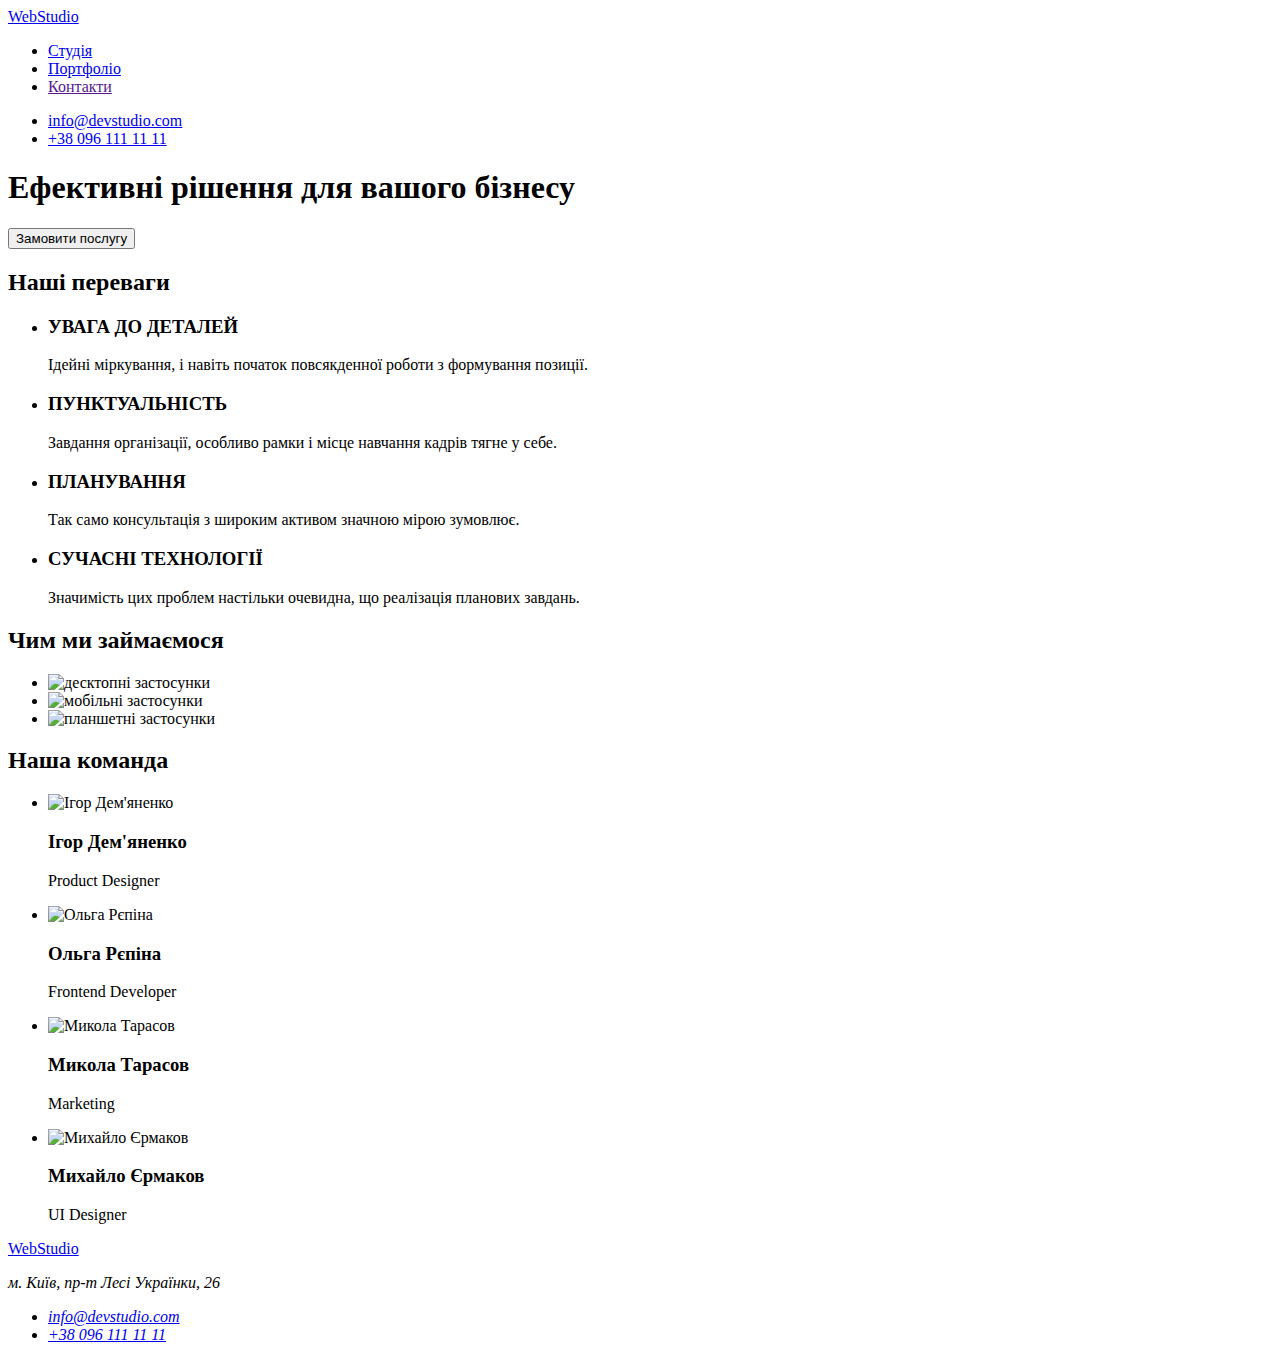
==== index.html @ a1b95e7a "add site pages" ====
<!DOCTYPE html>
<html lang="uk">

<head>
  <meta charset="UTF-8">
  <meta http-equiv="X-UA-Compatible" content="IE=edge">
  <meta name="viewport" content="width=device-width, initial-scale=1.0">

  <link href="https://fonts.googleapis.com/css2?family=Raleway:wght@700&family=Roboto:wght@400;500;700;900&display=swap"
    rel="stylesheet">
  <link rel="stylesheet" href="./css/styles.css">

  <title>Студія</title>
</head>

<body>
  <!-- Шапка сайта -->
  <header class="header">
    <nav>
      <a href="./index.html" class="logo">
        <span>Web</span>Studio
      </a>

      <ul class="site-nav list">
        <li>
          <a class="link current" href="./index.html">Студія</a>
        </li>
        <li>
          <a class="link" href="./portfolio.html">Портфоліо</a>
        </li>
        <li>
          <a class="link" href="">Контакти</a>
        </li>
      </ul>
    </nav>

    <ul class="contacts list">
      <li>
        <a class="link" href="mailto:info@devstudio.com">info@devstudio.com</a>
      </li>
      <li>
        <a class="link" href="tel:+380961111111">+38 096 111 11 11</a>
      </li>
    </ul>
  </header>
  <!-- Унікальний контент сторінки -->
  <main class="main">
    <!-- Герой -->
    <section class="hero">
      <h1 class="hero-title">Ефективні рішення для вашого бізнесу</h1>
      <button class="hero-btn" type="button">Замовити послугу</button>
    </section>
    <!-- Наші переваги -->
    <section class="section feature">
      <h2 class="section-title">Наші переваги</h2>
      <ul class="feature-list">
        <li>
          <h3 class="title">УВАГА ДО ДЕТАЛЕЙ</h3>
          <p class="text">Ідейні міркування, і навіть початок повсякденної роботи з формування позиції.
          </p>
        </li>
        <li>
          <h3 class="title">ПУНКТУАЛЬНІСТЬ</h3>
          <p class="text">Завдання організації, особливо рамки і місце навчання кадрів тягне у себе.</p>
        </li>
        <li>
          <h3 class="title">ПЛАНУВАННЯ</h3>
          <p class="text">Так само консультація з широким активом значною мірою зумовлює.</p>
        </li>
        <li>
          <h3 class="title">СУЧАСНІ ТЕХНОЛОГІЇ</h3>
          <p class="text">Значимість цих проблем настільки очевидна, що реалізація планових завдань.</p>
        </li>
      </ul>
    </section>
    <!-- Чим ми займаємось -->
    <section class="section">
      <h2 class="section-title">Чим ми займаємося</h2>
      <ul class="work-list">
        <li>
          <img src="./images/desktop.webp" alt="десктопні застосунки" width="370">
        </li>
        <li>
          <img src="./images/mobile.webp" alt="мобільні застосунки" width="370">
        </li>
        <li>
          <img src="./images/tablet.webp" alt="планшетні застосунки" width="370">
        </li>
      </ul>
    </section>
    <!-- Наша команда -->
    <section class=" section stuff">
      <h2 class="section-title">Наша команда</h2>
      <ul class="stuff-list">
        <li>
          <img src="./images/Igor.jpg" alt="Ігор Дем'яненко" width="270">
          <h3 class="title">Ігор Дем'яненко</h3>
          <p class="text" lang="en">Product Designer</p>
        </li>
        <li>
          <img src="./images/Olga.jpg" alt="Ольга Рєпіна" width="270">
          <h3 class="title">Ольга Рєпіна</h3>
          <p class="text" lang="en">Frontend Developer</p>
        </li>
        <li>
          <img src="./images/Mykola.jpg" alt="Микола Тарасов" width="270">
          <h3 class="title">Микола Тарасов</h3>
          <p class="text" lang="en">Marketing</p>
        </li>
        <li>
          <img src="./images/Myhailo.jpg" alt="Михайло Єрмаков" width="270">
          <h3 class="title">Михайло Єрмаков</h3>
          <p class="text" lang="en">UI Designer</p>
        </li>
      </ul>
    </section>
  </main>
  <!-- Підвал сайта -->
  <footer class="footer">
    <a href="./index.html" class="logo">
      <span>Web</span>Studio
    </a>
    <address>
      <p class="footer-text">м. Київ, пр-т Лесі Українки, 26</p>
      <ul class="contacts list">
        <li>
          <a class="link" href="mailto:info@devstudio.com">info@devstudio.com</a>
        </li>
        <li>
          <a class="link" href="tel:+380961111111">+38 096 111 11 11</a>
        </li>
      </ul>
    </address>
  </footer>

</body>

</html>
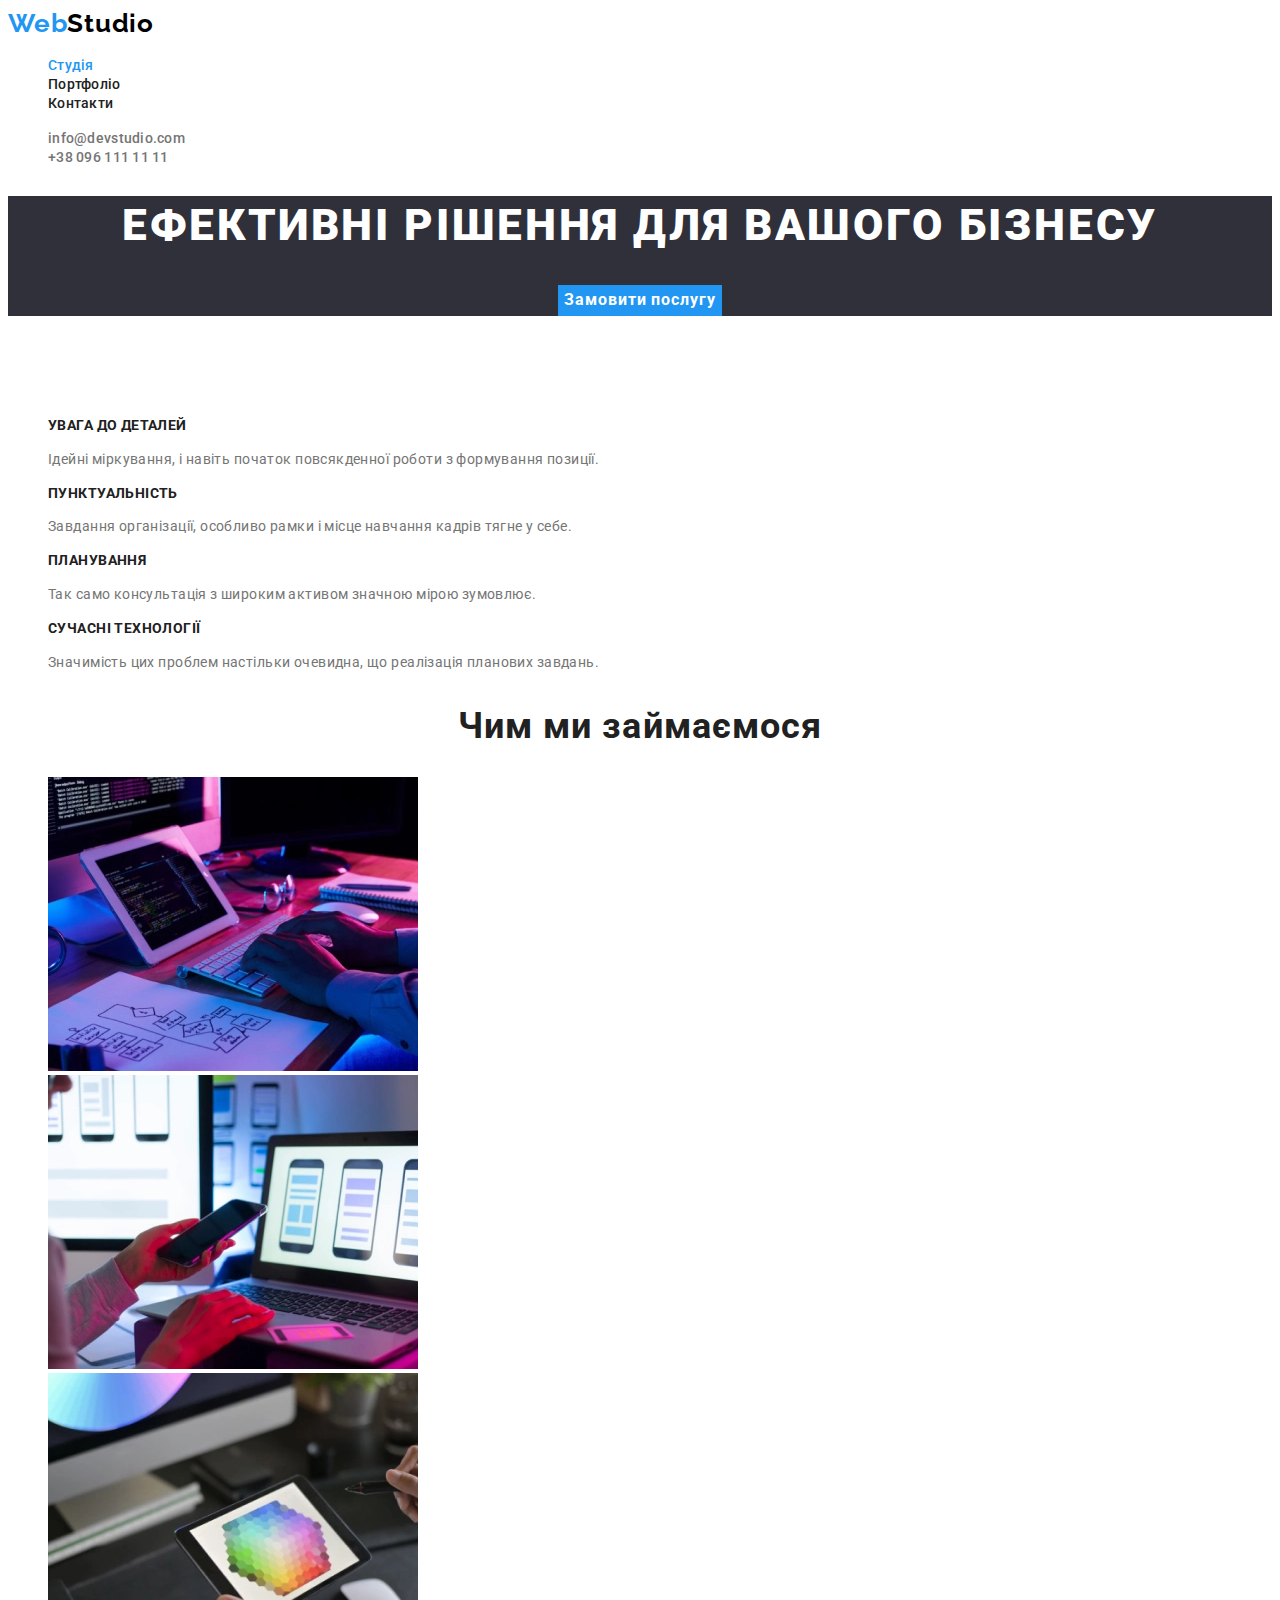
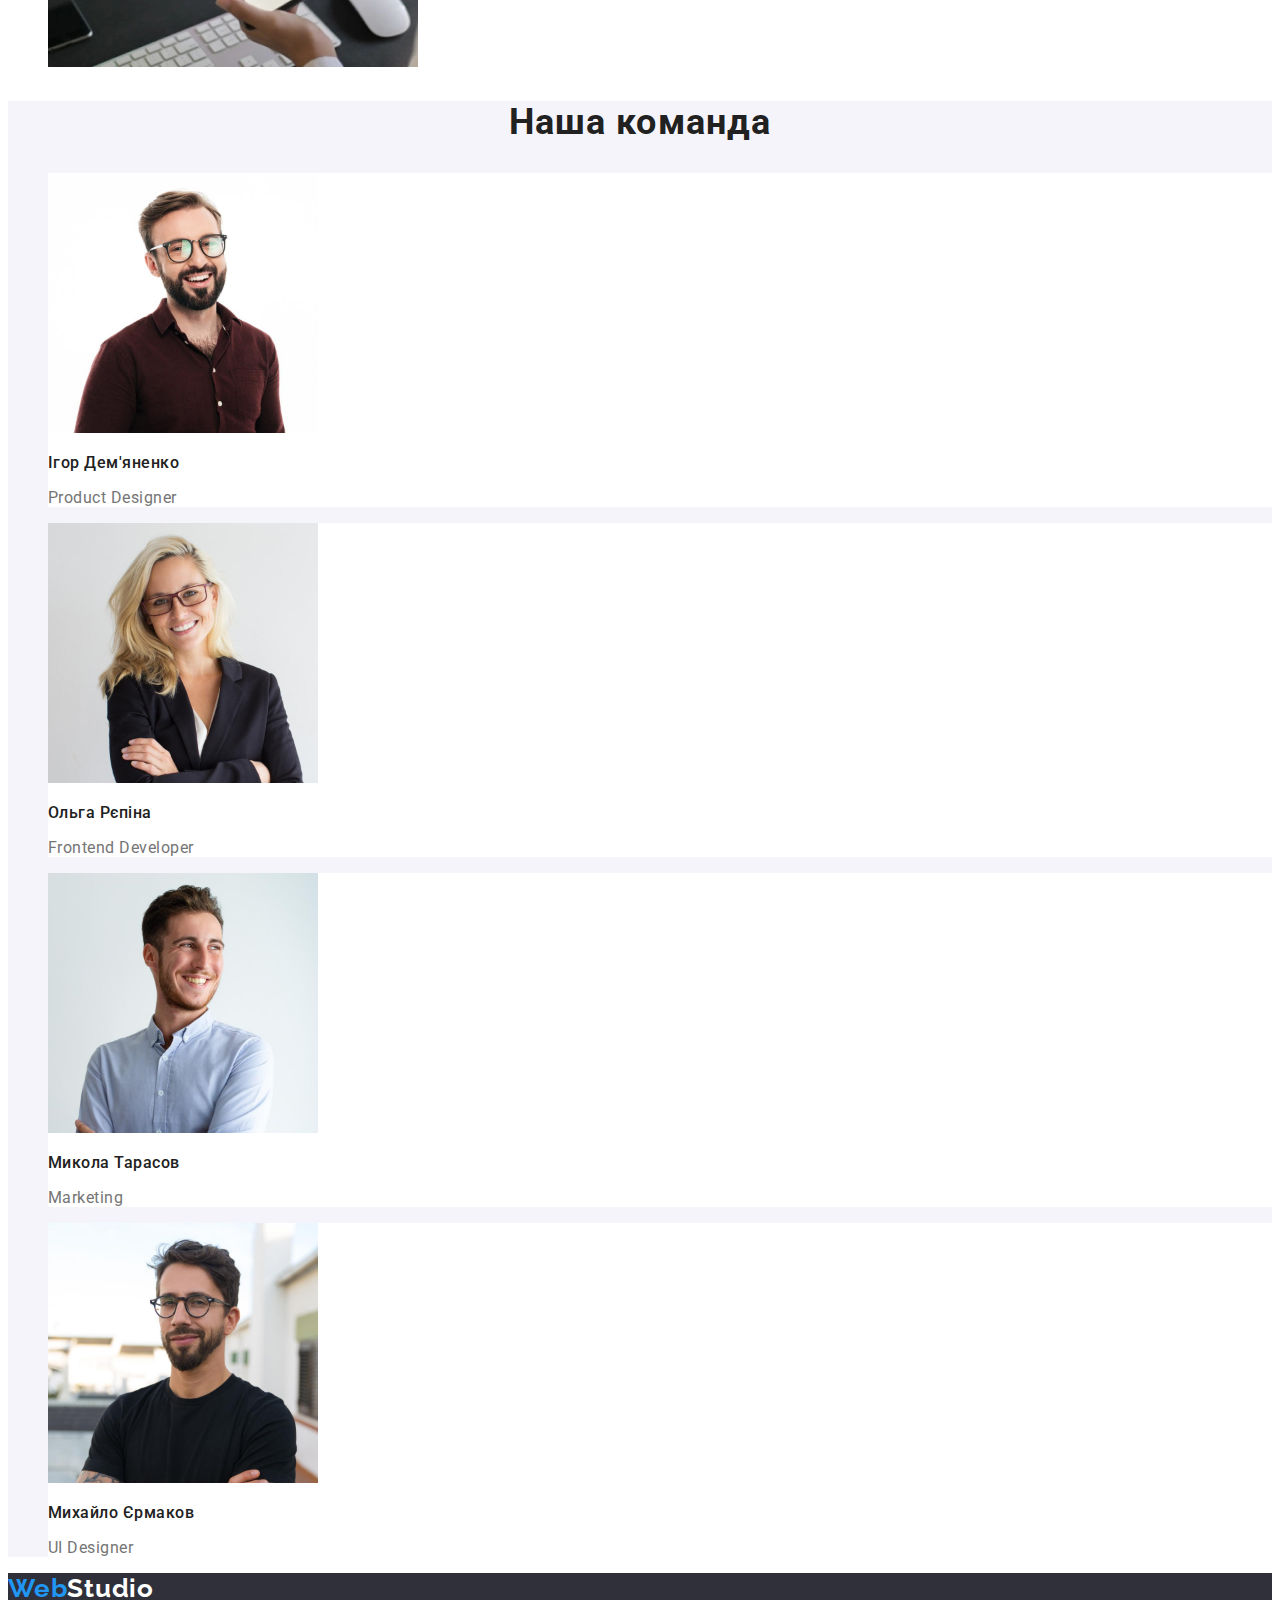
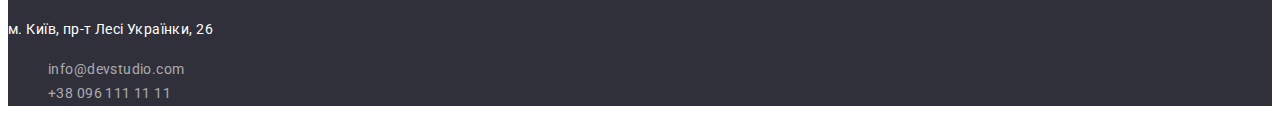
==== commit 0162075a: "fixed code" ====
--- a/index.html
+++ b/index.html
@@ -6,6 +6,7 @@
   <meta http-equiv="X-UA-Compatible" content="IE=edge">
   <meta name="viewport" content="width=device-width, initial-scale=1.0">
 
+  <link rel="preconnect" href="https://fonts.gstatic.com>">
   <link href="https://fonts.googleapis.com/css2?family=Raleway:wght@700&family=Roboto:wght@400;500;700;900&display=swap"
     rel="stylesheet">
   <link rel="stylesheet" href="./css/styles.css">
@@ -18,7 +19,7 @@
   <header class="header">
     <nav>
       <a href="./index.html" class="logo">
-        <span>Web</span>Studio
+        <span class="logo-blue">Web</span>Studio
       </a>
 
       <ul class="site-nav list">
@@ -77,13 +78,13 @@
     <section class="section">
       <h2 class="section-title">Чим ми займаємося</h2>
       <ul class="work-list">
-        <li>
+        <li class="work-item">
           <img src="./images/desktop.webp" alt="десктопні застосунки" width="370">
         </li>
-        <li>
+        <li class="work-item">
           <img src="./images/mobile.webp" alt="мобільні застосунки" width="370">
         </li>
-        <li>
+        <li class="work-item">
           <img src="./images/tablet.webp" alt="планшетні застосунки" width="370">
         </li>
       </ul>
@@ -92,22 +93,22 @@
     <section class=" section stuff">
       <h2 class="section-title">Наша команда</h2>
       <ul class="stuff-list">
-        <li>
+        <li class="stuff-item">
           <img src="./images/Igor.jpg" alt="Ігор Дем'яненко" width="270">
           <h3 class="title">Ігор Дем'яненко</h3>
           <p class="text" lang="en">Product Designer</p>
         </li>
-        <li>
+        <li class="stuff-item">
           <img src="./images/Olga.jpg" alt="Ольга Рєпіна" width="270">
           <h3 class="title">Ольга Рєпіна</h3>
           <p class="text" lang="en">Frontend Developer</p>
         </li>
-        <li>
+        <li class="stuff-item">
           <img src="./images/Mykola.jpg" alt="Микола Тарасов" width="270">
           <h3 class="title">Микола Тарасов</h3>
           <p class="text" lang="en">Marketing</p>
         </li>
-        <li>
+        <li class="stuff-item">
           <img src="./images/Myhailo.jpg" alt="Михайло Єрмаков" width="270">
           <h3 class="title">Михайло Єрмаков</h3>
           <p class="text" lang="en">UI Designer</p>
@@ -118,7 +119,7 @@
   <!-- Підвал сайта -->
   <footer class="footer">
     <a href="./index.html" class="logo">
-      <span>Web</span>Studio
+      <span class="logo-blue">Web</span>Studio
     </a>
     <address>
       <p class="footer-text">м. Київ, пр-т Лесі Українки, 26</p>
--- a/css/styles.css
+++ b/css/styles.css
@@ -0,0 +1,221 @@
+:root {
+  --primary-text-color: #757575;
+  --secondary-text-color: #ffffff;
+  --title-text-color: #212121;
+  --accent-color: #2196F3;
+  --primary-bg-color: #ffffff;
+  --secondary-bg-color: #2F303A;
+  --text-font-bold: 700;
+}
+
+body {
+  background-color: var(--primary-bg-color);
+  color: var(--primary-text-color);
+  font-family: 'Roboto', sans-serif;
+}
+
+ul {
+  list-style: none;
+}
+
+/* Хедер сторінки */
+
+.logo {
+  font-family: 'Raleway';
+  text-decoration: none;
+  font-weight: var(--text-font-bold);
+  font-size: 26px;
+  line-height: 1.2;
+  color: #000000;
+  letter-spacing: 0.03em;
+  list-style: none;
+}
+
+.logo-blue {
+  color: var(--accent-color);
+}
+
+.link {
+  font-weight: 500;
+  font-size: 14px;
+  line-height: 0.07;
+  letter-spacing: 0.02em;
+  text-decoration: none;
+  color: var(--title-text-color);
+}
+
+.contacts .link {
+  color: var(--primary-text-color);
+}
+
+.link:hover,
+.link:focus {
+  color: var(--accent-color);
+}
+
+.site-nav .link.current {
+  color: var(--accent-color);
+}
+
+/* Контент головної сторінки */
+
+/* секція Герой */
+
+.hero {
+  background-color: var(--secondary-bg-color);
+  text-align: center;
+}
+
+.hero-title {
+  font-weight: 900;
+  font-size: 44px;
+  line-height: 1.36;
+  letter-spacing: 0.06em;
+  text-transform: uppercase;
+  color: var(--secondary-text-color);
+}
+
+.hero-btn {
+  background-color: var(--accent-color);
+  color: var(--secondary-text-color);
+  border-style: none;
+  font-weight: var(--text-font-bold);
+  font-size: 16px;
+  line-height: 1.8;
+  letter-spacing: 0.06em;
+  font-family: inherit;
+  cursor: pointer;
+}
+
+/* Стиль заголовків секції */
+
+.section-title {
+  font-weight: var(--text-font-bold);
+  font-size: 36px;
+  line-height: 1.17;
+  letter-spacing: 0.03em;
+  text-align: center;
+  color: var(--title-text-color);
+}
+
+/* секція Наші переваги */
+
+.feature .section-title {
+  visibility: hidden;
+}
+
+.feature-list .title {
+  font-weight: var(--text-font-bold);
+  font-size: 14px;
+  line-height: 1.14;
+  letter-spacing: 0.03em;
+  text-transform: uppercase;
+  color: var(--title-text-color);
+}
+
+.feature-list .text {
+  font-size: 14px;
+  line-height: 1.71;
+  letter-spacing: 0.03em;
+
+}
+
+/* секція Наша команда */
+
+.stuff {
+  background-color: #F5F4FA;
+}
+
+.stuff-item {
+  background-color: var(--primary-bg-color);
+}
+
+.stuff-list .title {
+  font-weight: 500;
+  font-size: 16px;
+  line-height: 1.19;
+  letter-spacing: 0.03em;
+  color: var(--title-text-color);
+}
+
+.stuff-list .text {
+  font-size: 16px;
+  line-height: 1.19;
+  letter-spacing: 0.03em;
+}
+
+/* Контент сторінки портфоліо */
+
+.gallery-title {
+  visibility: hidden;
+}
+
+.gallery-btn {
+  font-weight: 500;
+  font-size: 16px;
+  line-height: 1.62;
+  letter-spacing: 0.03em;
+  font-family: inherit;
+  border-style: none;
+  cursor: pointer;
+}
+
+.filter-list .gallery-btn.current {
+  background-color: var(--accent-color);
+  color: var(--secondary-text-color);
+}
+
+.gallery-btn:hover,
+.gallery-btn:focus {
+  background-color: var(--accent-color);
+  color: var(--secondary-text-color);
+}
+
+.gallery-link {
+  text-decoration: none;
+  color: var(--primary-text-color);
+}
+
+.gallery-link .title {
+  font-weight: var(--text-font-bold);
+  font-size: 18px;
+  line-height: 2;
+  letter-spacing: 0.06em;
+  color: var(--title-text-color);
+}
+
+.gallery-link .text {
+  font-size: 16px;
+  line-height: 1.87;
+  letter-spacing: 0.03em;
+}
+
+/* Футер сторінки */
+
+.footer {
+  background-color: var(--secondary-bg-color);
+}
+
+.footer .logo {
+  color: var(--secondary-text-color);
+}
+
+.footer-text,
+.footer .link {
+  font-style: normal;
+  font-weight: 400;
+  font-size: 14px;
+  line-height: 1.71;
+  letter-spacing: 0.03em;
+  color: var(--secondary-text-color);
+}
+
+.footer .link {
+  color: rgba(255, 255, 255, 0.6);
+  text-decoration: none;
+}
+
+.footer .link:hover,
+.footer .link:focus {
+  color: var(--accent-color);
+}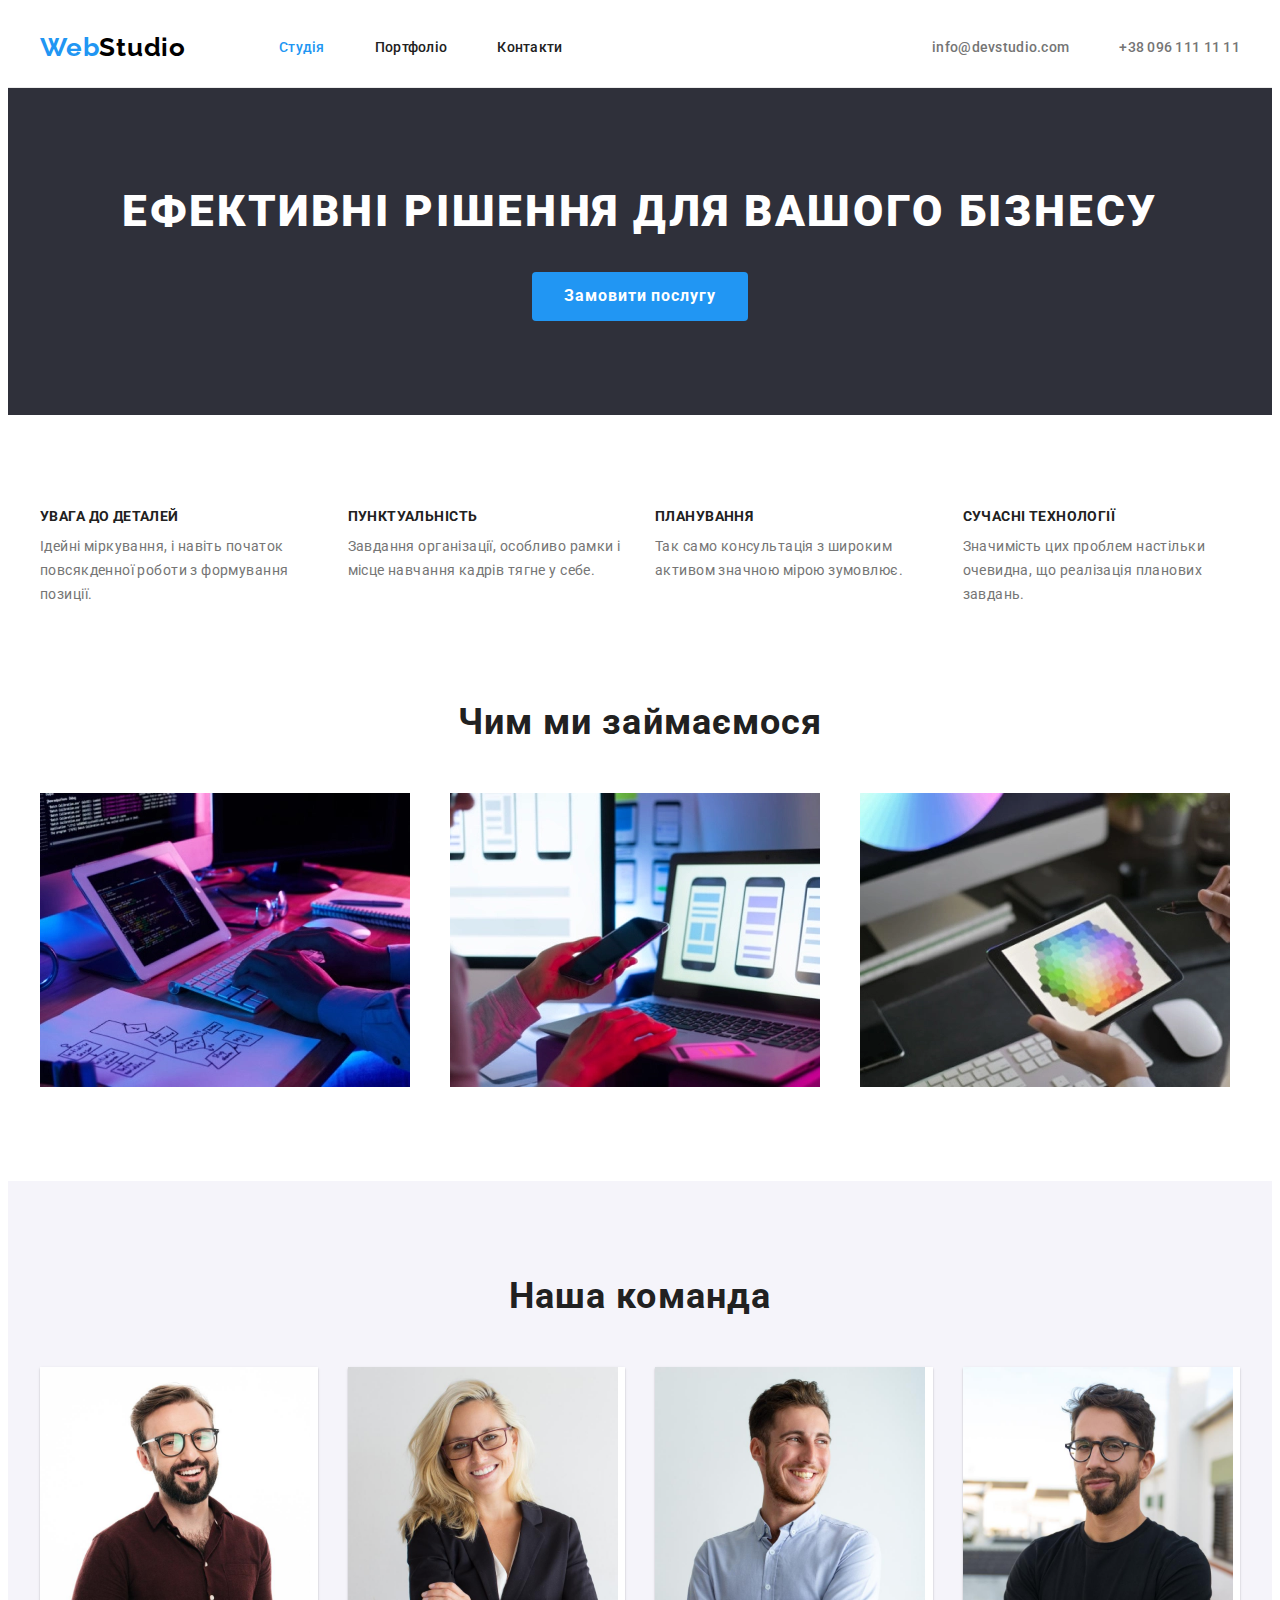
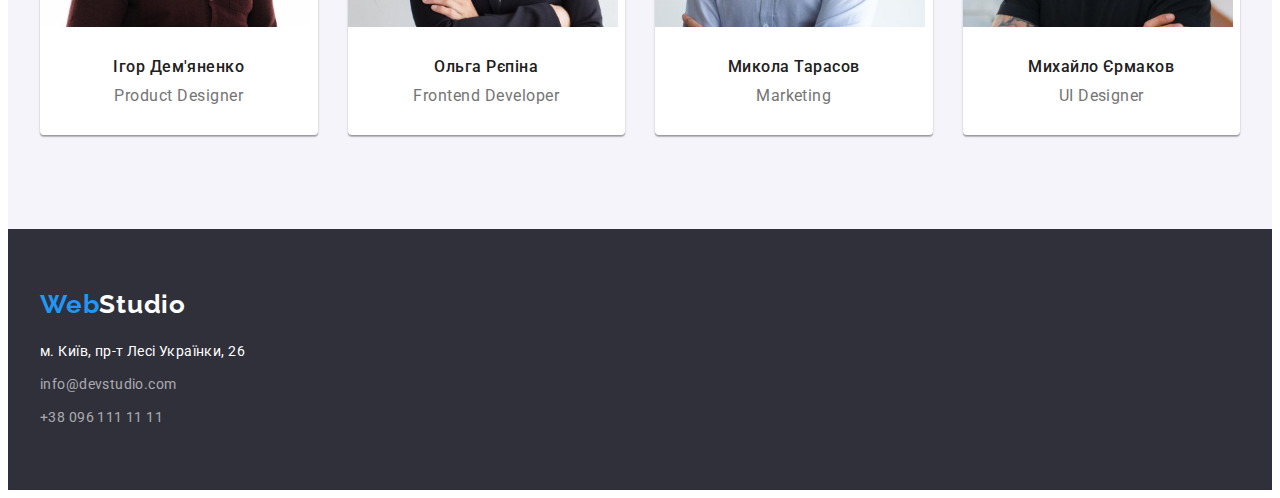
==== commit aa69b9ad: "style content position" ====
--- a/index.html
+++ b/index.html
@@ -6,9 +6,14 @@
   <meta http-equiv="X-UA-Compatible" content="IE=edge">
   <meta name="viewport" content="width=device-width, initial-scale=1.0">
 
-  <link rel="preconnect" href="https://fonts.gstatic.com>">
+  <link rel="preconnect" href="https://fonts.googleapis.com">
+  <link rel="preconnect" href="https://fonts.gstatic.com" crossorigin>
   <link href="https://fonts.googleapis.com/css2?family=Raleway:wght@700&family=Roboto:wght@400;500;700;900&display=swap"
     rel="stylesheet">
+  <link rel="stylesheet" href="https://cdnjs.cloudflare.com/ajax/libs/modern-normalize/1.1.0/modern-normalize.min.css"
+    integrity="sha512-wpPYUAdjBVSE4KJnH1VR1HeZfpl1ub8YT/NKx4PuQ5NmX2tKuGu6U/JRp5y+Y8XG2tV+wKQpNHVUX03MfMFn9Q=="
+    crossorigin="anonymous" referrerpolicy="no-referrer">
+
   <link rel="stylesheet" href="./css/styles.css">
 
   <title>Студія</title>
@@ -17,122 +22,131 @@
 <body>
   <!-- Шапка сайта -->
   <header class="header">
-    <nav>
+    <div class="container header">
       <a href="./index.html" class="logo">
         <span class="logo-blue">Web</span>Studio
       </a>
-
       <ul class="site-nav list">
-        <li>
+        <li class="site-nav item">
           <a class="link current" href="./index.html">Студія</a>
         </li>
-        <li>
+        <li class="site-nav item">
           <a class="link" href="./portfolio.html">Портфоліо</a>
         </li>
-        <li>
+        <li class="site-nav item">
           <a class="link" href="">Контакти</a>
         </li>
       </ul>
-    </nav>
 
-    <ul class="contacts list">
-      <li>
-        <a class="link" href="mailto:info@devstudio.com">info@devstudio.com</a>
-      </li>
-      <li>
-        <a class="link" href="tel:+380961111111">+38 096 111 11 11</a>
-      </li>
-    </ul>
+      <ul class="contacts-list">
+        <li class="contacts item">
+          <a class="link" href="mailto:info@devstudio.com">info@devstudio.com</a>
+        </li>
+        <li class="contacts item">
+          <a class="link" href="tel:+380961111111">+38 096 111 11 11</a>
+        </li>
+      </ul>
+    </div>
   </header>
   <!-- Унікальний контент сторінки -->
   <main class="main">
     <!-- Герой -->
-    <section class="hero">
+    <section class="section hero">
       <h1 class="hero-title">Ефективні рішення для вашого бізнесу</h1>
       <button class="hero-btn" type="button">Замовити послугу</button>
     </section>
     <!-- Наші переваги -->
     <section class="section feature">
-      <h2 class="section-title">Наші переваги</h2>
-      <ul class="feature-list">
-        <li>
-          <h3 class="title">УВАГА ДО ДЕТАЛЕЙ</h3>
-          <p class="text">Ідейні міркування, і навіть початок повсякденної роботи з формування позиції.
-          </p>
-        </li>
-        <li>
-          <h3 class="title">ПУНКТУАЛЬНІСТЬ</h3>
-          <p class="text">Завдання організації, особливо рамки і місце навчання кадрів тягне у себе.</p>
-        </li>
-        <li>
-          <h3 class="title">ПЛАНУВАННЯ</h3>
-          <p class="text">Так само консультація з широким активом значною мірою зумовлює.</p>
-        </li>
-        <li>
-          <h3 class="title">СУЧАСНІ ТЕХНОЛОГІЇ</h3>
-          <p class="text">Значимість цих проблем настільки очевидна, що реалізація планових завдань.</p>
-        </li>
-      </ul>
+      <div class="container">
+        <h2 class="section-title visually-hidden">Наші переваги</h2>
+        <ul class="feature-list">
+          <li class="feature-item">
+            <h3 class="title">УВАГА ДО ДЕТАЛЕЙ</h3>
+            <p class="text">Ідейні міркування, і навіть початок повсякденної роботи з формування позиції.
+            </p>
+          </li>
+          <li class="feature-item">
+            <h3 class="title">ПУНКТУАЛЬНІСТЬ</h3>
+            <p class="text">Завдання організації, особливо рамки і місце навчання кадрів тягне у себе.</p>
+          </li>
+          <li class="feature-item">
+            <h3 class="title">ПЛАНУВАННЯ</h3>
+            <p class="text">Так само консультація з широким активом значною мірою зумовлює.</p>
+          </li>
+          <li class="feature-item">
+            <h3 class="title">СУЧАСНІ ТЕХНОЛОГІЇ</h3>
+            <p class="text">Значимість цих проблем настільки очевидна, що реалізація планових завдань.</p>
+          </li>
+        </ul>
+      </div>
     </section>
     <!-- Чим ми займаємось -->
-    <section class="section">
-      <h2 class="section-title">Чим ми займаємося</h2>
-      <ul class="work-list">
-        <li class="work-item">
-          <img src="./images/desktop.webp" alt="десктопні застосунки" width="370">
-        </li>
-        <li class="work-item">
-          <img src="./images/mobile.webp" alt="мобільні застосунки" width="370">
-        </li>
-        <li class="work-item">
-          <img src="./images/tablet.webp" alt="планшетні застосунки" width="370">
-        </li>
-      </ul>
+    <section class="section work">
+      <div class="container">
+        <h2 class="section-title">Чим ми займаємося</h2>
+        <ul class="work-list">
+          <li class="work-item">
+            <img src="./images/desktop.webp" alt="десктопні застосунки" width="370">
+          </li>
+          <li class="work-item">
+            <img src="./images/mobile.webp" alt="мобільні застосунки" width="370">
+          </li>
+          <li class="work-item">
+            <img src="./images/tablet.webp" alt="планшетні застосунки" width="370">
+          </li>
+        </ul>
+      </div>
     </section>
     <!-- Наша команда -->
-    <section class=" section stuff">
-      <h2 class="section-title">Наша команда</h2>
-      <ul class="stuff-list">
-        <li class="stuff-item">
-          <img src="./images/Igor.jpg" alt="Ігор Дем'яненко" width="270">
-          <h3 class="title">Ігор Дем'яненко</h3>
-          <p class="text" lang="en">Product Designer</p>
-        </li>
-        <li class="stuff-item">
-          <img src="./images/Olga.jpg" alt="Ольга Рєпіна" width="270">
-          <h3 class="title">Ольга Рєпіна</h3>
-          <p class="text" lang="en">Frontend Developer</p>
-        </li>
-        <li class="stuff-item">
-          <img src="./images/Mykola.jpg" alt="Микола Тарасов" width="270">
-          <h3 class="title">Микола Тарасов</h3>
-          <p class="text" lang="en">Marketing</p>
-        </li>
-        <li class="stuff-item">
-          <img src="./images/Myhailo.jpg" alt="Михайло Єрмаков" width="270">
-          <h3 class="title">Михайло Єрмаков</h3>
-          <p class="text" lang="en">UI Designer</p>
-        </li>
-      </ul>
+    <section class="section stuff">
+      <div class="container">
+        <h2 class="section-title">Наша команда</h2>
+        <ul class="stuff-list">
+          <li class="stuff-item">
+            <img src="./images/Igor.jpg" alt="Ігор Дем'яненко" width="270">
+            <h3 class="title">Ігор Дем'яненко</h3>
+            <p class="text" lang="en">Product Designer</p>
+          </li>
+          <li class="stuff-item">
+            <img src="./images/Olga.jpg" alt="Ольга Рєпіна" width="270">
+            <h3 class="title">Ольга Рєпіна</h3>
+            <p class="text" lang="en">Frontend Developer</p>
+          </li>
+          <li class="stuff-item">
+            <img src="./images/Mykola.jpg" alt="Микола Тарасов" width="270">
+            <h3 class="title">Микола Тарасов</h3>
+            <p class="text" lang="en">Marketing</p>
+          </li>
+          <li class="stuff-item">
+            <img src="./images/Myhailo.jpg" alt="Михайло Єрмаков" width="270">
+            <h3 class="title">Михайло Єрмаков</h3>
+            <p class="text" lang="en">UI Designer</p>
+          </li>
+        </ul>
+      </div>
     </section>
   </main>
   <!-- Підвал сайта -->
   <footer class="footer">
-    <a href="./index.html" class="logo">
-      <span class="logo-blue">Web</span>Studio
-    </a>
-    <address>
-      <p class="footer-text">м. Київ, пр-т Лесі Українки, 26</p>
-      <ul class="contacts list">
-        <li>
-          <a class="link" href="mailto:info@devstudio.com">info@devstudio.com</a>
-        </li>
-        <li>
-          <a class="link" href="tel:+380961111111">+38 096 111 11 11</a>
-        </li>
-      </ul>
-    </address>
+    <div class="container footer">
+      <a href="./index.html" class="logo">
+        <span class="logo-blue">Web</span>Studio
+      </a>
+      <address class="address">
+        <p class="footer-text">м. Київ, пр-т Лесі Українки, 26</p>
+        <ul class="footer list">
+          <li class="footer item">
+            <a class="link" href="mailto:info@devstudio.com">info@devstudio.com</a>
+          </li>
+          <li class="footer item">
+            <a class="link" href="tel:+380961111111">+38 096 111 11 11</a>
+          </li>
+        </ul>
+      </address>
+    </div>
   </footer>
+
+
 
 </body>
 
--- a/css/styles.css
+++ b/css/styles.css
@@ -14,13 +14,55 @@
   font-family: 'Roboto', sans-serif;
 }
 
+/* Утиліти */
+
+h1,
+h2,
+h3,
+h4,
+h5,
+h6,
+p {
+  margin-top: 0;
+  margin-bottom: 0;
+}
+
 ul {
+  margin: 0;
+  padding: 0;
   list-style: none;
 }
 
-/* Хедер сторінки */
+img {
+  display: block;
+}
+
+/* Стиль контейнера контенту */
+
+.container {
+  width: 1200px;
+  padding-left: 15px;
+  padding-right: 15px;
+  margin: 0 auto;
+}
+
+/*================================= Хедер сторінки ================================*/
+
+.header {
+  border-bottom: 1px solid #ECECEC;
+}
+
+.container.header {
+  display: flex;
+  align-items: center;
+  border-bottom: none;
+}
 
 .logo {
+  display: block;
+  padding-top: 24px;
+  padding-bottom: 24px;
+
   font-family: 'Raleway';
   text-decoration: none;
   font-weight: var(--text-font-bold);
@@ -44,29 +86,100 @@
   color: var(--title-text-color);
 }
 
-.contacts .link {
-  color: var(--primary-text-color);
-}
-
 .link:hover,
 .link:focus {
   color: var(--accent-color);
 }
 
+.site-nav.list {
+  display: flex;
+  margin-left: 93px;
+}
+
+.site-nav.item+.site-nav.item {
+  margin-left: 50px;
+}
+
+.site-nav .link {
+  display: block;
+  padding-top: 32px;
+  padding-bottom: 32px;
+}
+
 .site-nav .link.current {
   color: var(--accent-color);
 }
 
-/* Контент головної сторінки */
+.contacts-list {
+  display: flex;
+  margin-left: auto;
+}
+
+.contacts.item+.contacts.item {
+  margin-left: 50px;
+}
+
+.contacts.item .link {
+  display: block;
+  padding-top: 32px;
+  padding-bottom: 32px;
+
+  color: var(--primary-text-color);
+}
+
+.contacts .link:hover,
+.contacts .link:focus {
+  color: var(--accent-color);
+}
+
+/*======================= Контент головної сторінки ===========================*/
+
+/* Стиль секцій контенту головної сторінки */
+
+.section {
+  padding-top: 94px;
+  padding-bottom: 94px;
+}
+
+/* Стиль заголовків секції */
+
+.section-title {
+  margin-bottom: 50px;
+  text-align: center;
+
+  font-weight: var(--text-font-bold);
+  font-size: 36px;
+  line-height: 1.17;
+  letter-spacing: 0.03em;
+  color: var(--title-text-color);
+}
+
+/* Стиль прихованого заголовка */
+
+.visually-hidden {
+  position: absolute;
+  width: 1px;
+  height: 1px;
+  margin: -1px;
+  border: 0;
+  padding: 0;
+  white-space: nowrap;
+  clip-path: inset(100%);
+  clip: rect(0 0 0 0);
+  overflow: hidden;
+}
 
 /* секція Герой */
 
-.hero {
+.section.hero {
   background-color: var(--secondary-bg-color);
+
   text-align: center;
 }
 
 .hero-title {
+  margin-bottom: 30px;
+
   font-weight: 900;
   font-size: 44px;
   line-height: 1.36;
@@ -76,9 +189,12 @@
 }
 
 .hero-btn {
+  padding: 10px 32px;
+  border-style: none;
+  border-radius: 4px;
+
   background-color: var(--accent-color);
   color: var(--secondary-text-color);
-  border-style: none;
   font-weight: var(--text-font-bold);
   font-size: 16px;
   line-height: 1.8;
@@ -87,24 +203,23 @@
   cursor: pointer;
 }
 
-/* Стиль заголовків секції */
-
-.section-title {
-  font-weight: var(--text-font-bold);
-  font-size: 36px;
-  line-height: 1.17;
-  letter-spacing: 0.03em;
-  text-align: center;
-  color: var(--title-text-color);
-}
-
 /* секція Наші переваги */
 
-.feature .section-title {
-  visibility: hidden;
-}
-
-.feature-list .title {
+.feature-list {
+  display: flex;
+}
+
+.feature-item {
+  width: calc((100% - 90px) / 4);
+}
+
+.feature-item+.feature-item {
+  margin-left: 30px;
+}
+
+.feature-item .title {
+  margin-bottom: 10px;
+
   font-weight: var(--text-font-bold);
   font-size: 14px;
   line-height: 1.14;
@@ -113,24 +228,58 @@
   color: var(--title-text-color);
 }
 
-.feature-list .text {
+.feature-item .text {
   font-size: 14px;
   line-height: 1.71;
   letter-spacing: 0.03em;
 
 }
 
+/* секція Чим ми займаємось */
+
+.section.work {
+  padding-top: 0;
+}
+
+.work-list {
+  display: flex;
+}
+
+.work-item {
+  width: calc((100% - 60px) / 3);
+}
+
+.work-item+.work-item {
+  margin-left: 30px;
+}
+
 /* секція Наша команда */
 
 .stuff {
   background-color: #F5F4FA;
 }
 
+.stuff-list {
+  display: flex;
+}
+
 .stuff-item {
+  width: calc((100% - 90px) / 4);
+  text-align: center;
+
   background-color: var(--primary-bg-color);
-}
-
-.stuff-list .title {
+  box-shadow: 0px 1px 3px rgba(0, 0, 0, 0.12), 0px 1px 1px rgba(0, 0, 0, 0.14), 0px 2px 1px rgba(0, 0, 0, 0.2);
+  border-radius: 0px 0px 4px 4px;
+}
+
+.stuff-item+.stuff-item {
+  margin-left: 30px;
+}
+
+.stuff-item .title {
+  margin-top: 30px;
+  margin-bottom: 10px;
+
   font-weight: 500;
   font-size: 16px;
   line-height: 1.19;
@@ -138,19 +287,34 @@
   color: var(--title-text-color);
 }
 
-.stuff-list .text {
+.stuff-item .text {
+  margin-bottom: 30px;
+
   font-size: 16px;
   line-height: 1.19;
   letter-spacing: 0.03em;
 }
 
-/* Контент сторінки портфоліо */
-
-.gallery-title {
-  visibility: hidden;
+/*============================= Контент сторінки портфоліо =================================*/
+
+.filter {
+  margin-bottom: 50px;
+}
+
+.filter-list {
+  display: flex;
+  justify-content: center;
+}
+
+.filter-item+.filter-item {
+  margin-left: 8px;
 }
 
 .gallery-btn {
+  padding: 6px 22px;
+  border-radius: 4px;
+
+  background-color: #F5F4FA;
   font-weight: 500;
   font-size: 16px;
   line-height: 1.62;
@@ -167,8 +331,30 @@
 
 .gallery-btn:hover,
 .gallery-btn:focus {
+
   background-color: var(--accent-color);
   color: var(--secondary-text-color);
+}
+
+.gallery-list {
+  display: flex;
+  flex-wrap: wrap;
+
+}
+
+.gallery-item {
+  width: calc((100% - 60px) / 3);
+
+  margin-right: 30px;
+  margin-bottom: 30px;
+}
+
+.gallery-item:nth-child(3n) {
+  margin-right: 0;
+}
+
+.gallery-item:nth-last-child(-n+3) {
+  margin-bottom: 0;
 }
 
 .gallery-link {
@@ -177,27 +363,60 @@
 }
 
 .gallery-link .title {
+  padding: 20px 24px 4px 24px;
+
   font-weight: var(--text-font-bold);
   font-size: 18px;
   line-height: 2;
   letter-spacing: 0.06em;
   color: var(--title-text-color);
+  border-left: 1px solid #EEEEEE;
+  border-right: 1px solid #EEEEEE;
 }
 
 .gallery-link .text {
+  padding: 0 24px 20px 24px;
+
   font-size: 16px;
   line-height: 1.87;
   letter-spacing: 0.03em;
-}
-
-/* Футер сторінки */
+  border-left: 1px solid #EEEEEE;
+  border-right: 1px solid #EEEEEE;
+  border-bottom: 1px solid #EEEEEE;
+}
+
+/*====================================== Футер сторінки ============================*/
 
 .footer {
   background-color: var(--secondary-bg-color);
 }
 
+.container.footer {
+  display: flex;
+  flex-direction: column;
+}
+
 .footer .logo {
-  color: var(--secondary-text-color);
+  padding-top: 0;
+  padding-bottom: 0;
+  margin-top: 60px;
+  margin-bottom: 20px;
+  margin-right: auto;
+
+  color: var(--secondary-text-color);
+}
+
+.address {
+  margin-right: auto;
+  margin-bottom: 60px;
+}
+
+.footer-text {
+  margin-bottom: 9px;
+}
+
+.footer.item+.footer.item {
+  margin-top: 9px;
 }
 
 .footer-text,
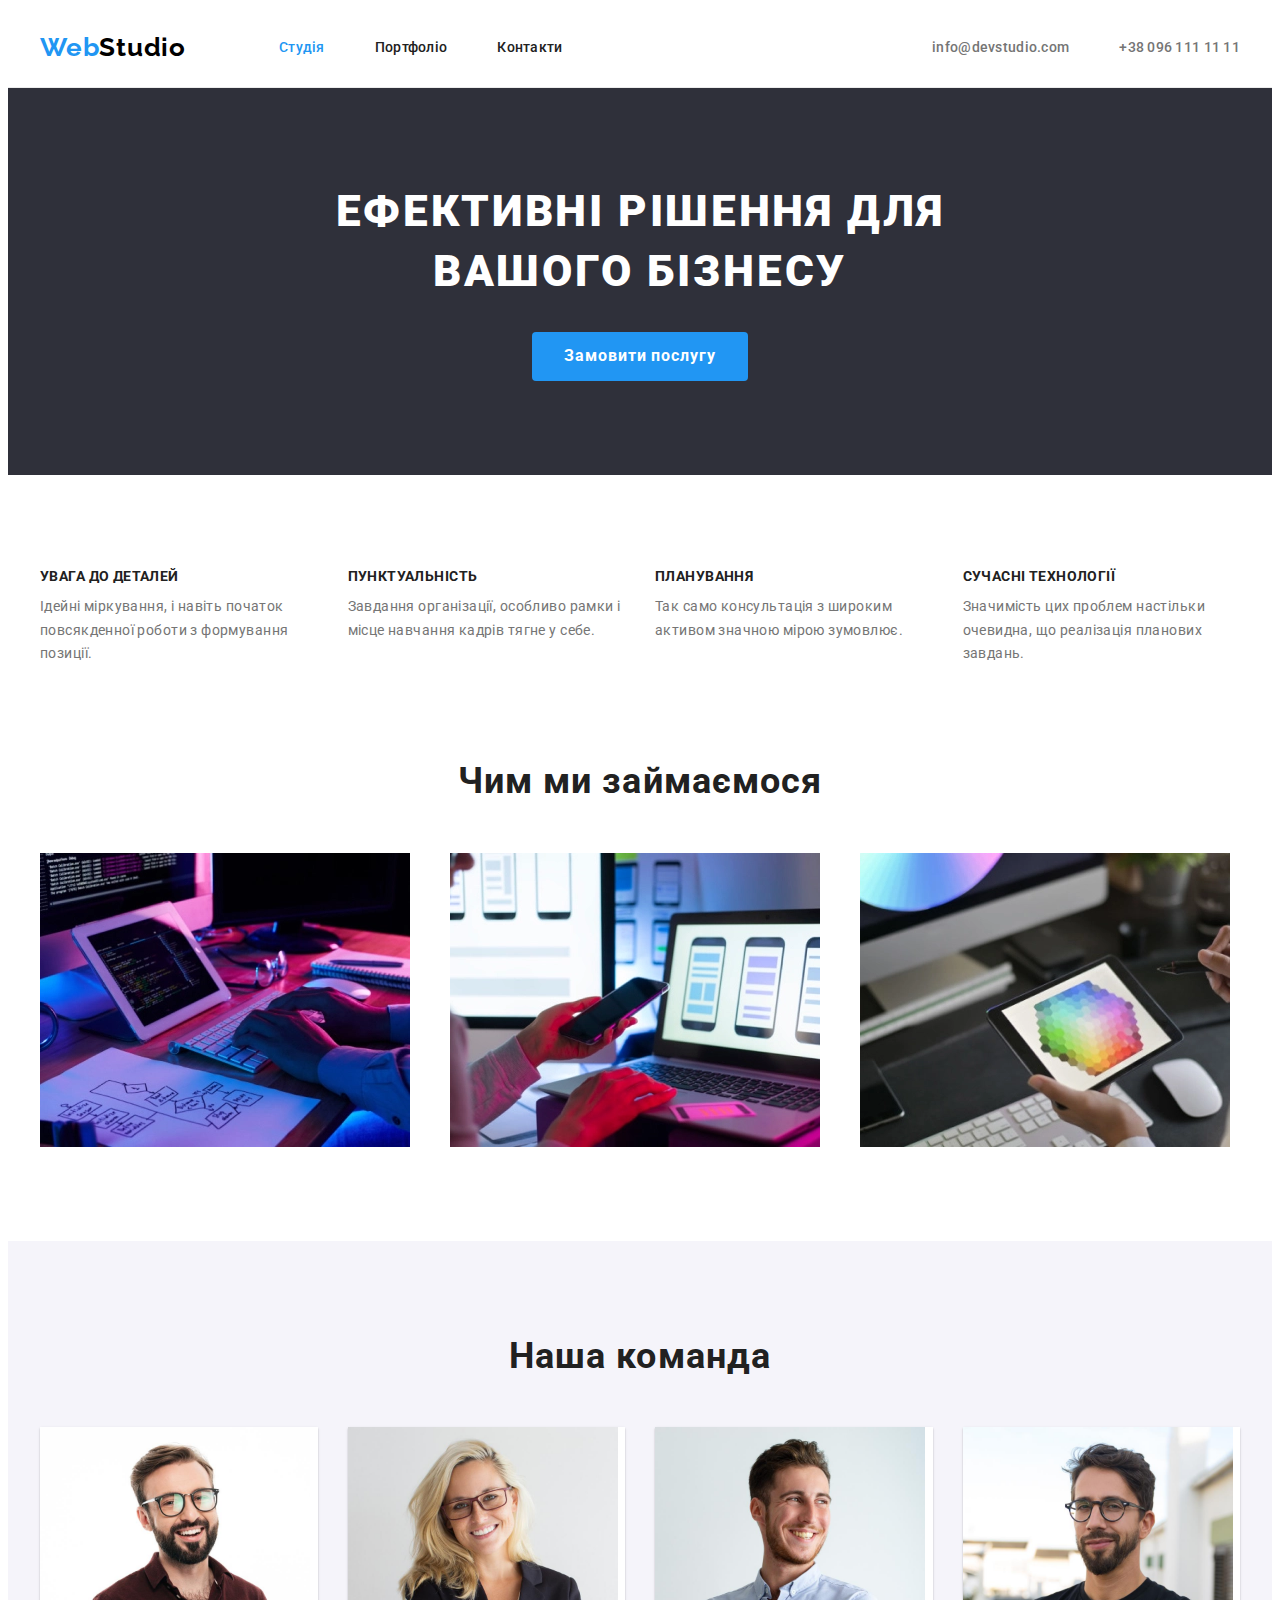
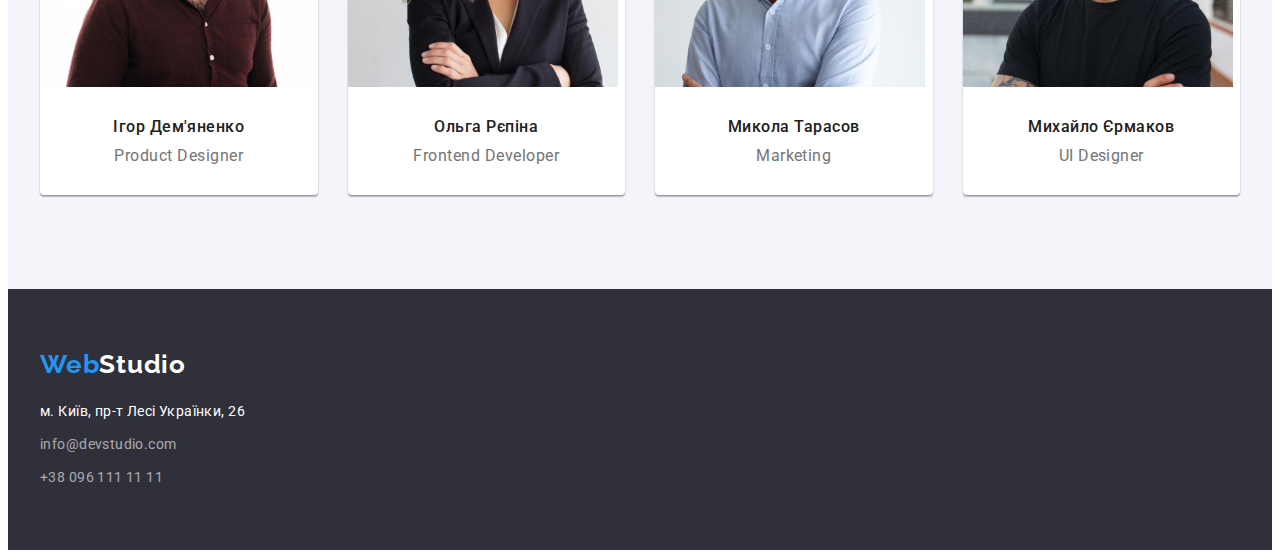
==== commit aceef6d6: "fixed hero-title styles" ====
--- a/index.html
+++ b/index.html
@@ -52,7 +52,7 @@
   <main class="main">
     <!-- Герой -->
     <section class="section hero">
-      <h1 class="hero-title">Ефективні рішення для вашого бізнесу</h1>
+      <h1 class="hero-title">Ефективні рішення для <span class="span">вашого бізнесу</span></h1>
       <button class="hero-btn" type="button">Замовити послугу</button>
     </section>
     <!-- Наші переваги -->
--- a/css/styles.css
+++ b/css/styles.css
@@ -188,6 +188,10 @@
   color: var(--secondary-text-color);
 }
 
+.hero-title .span {
+  display: block;
+}
+
 .hero-btn {
   padding: 10px 32px;
   border-style: none;
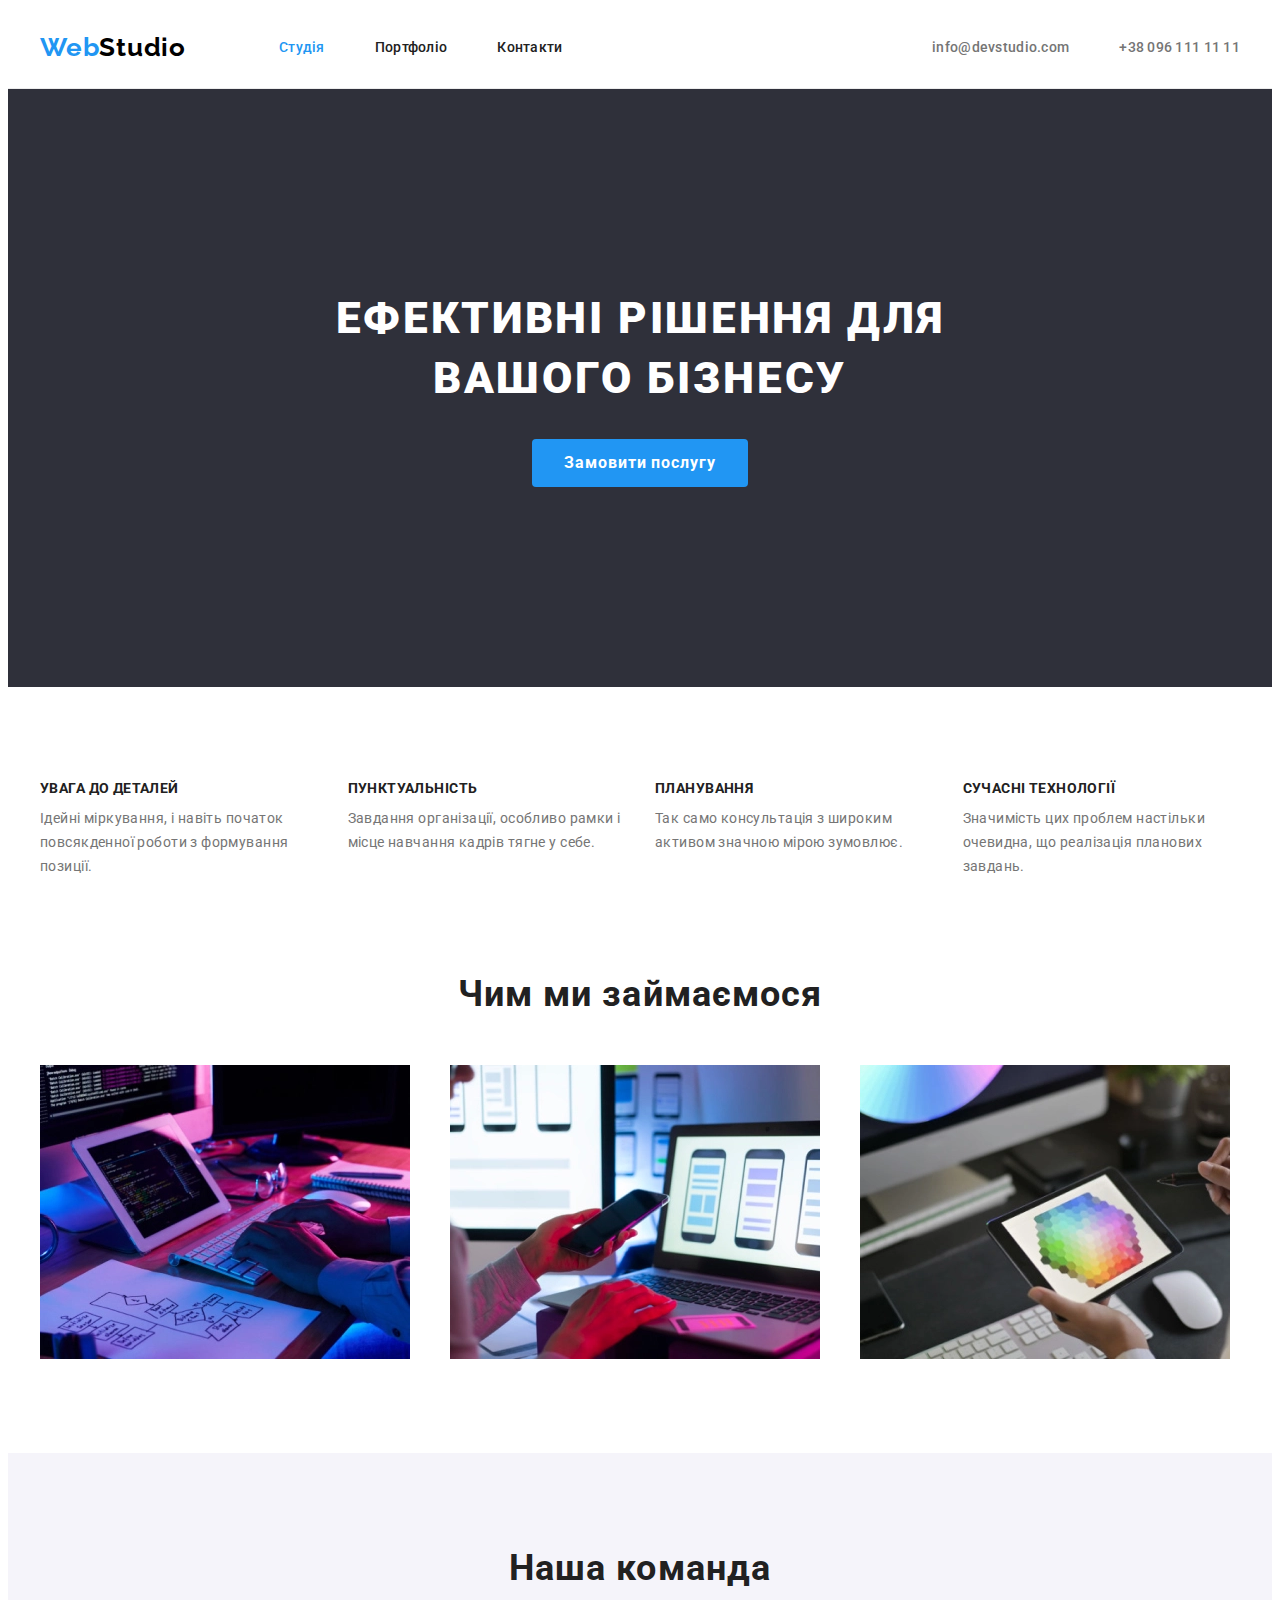
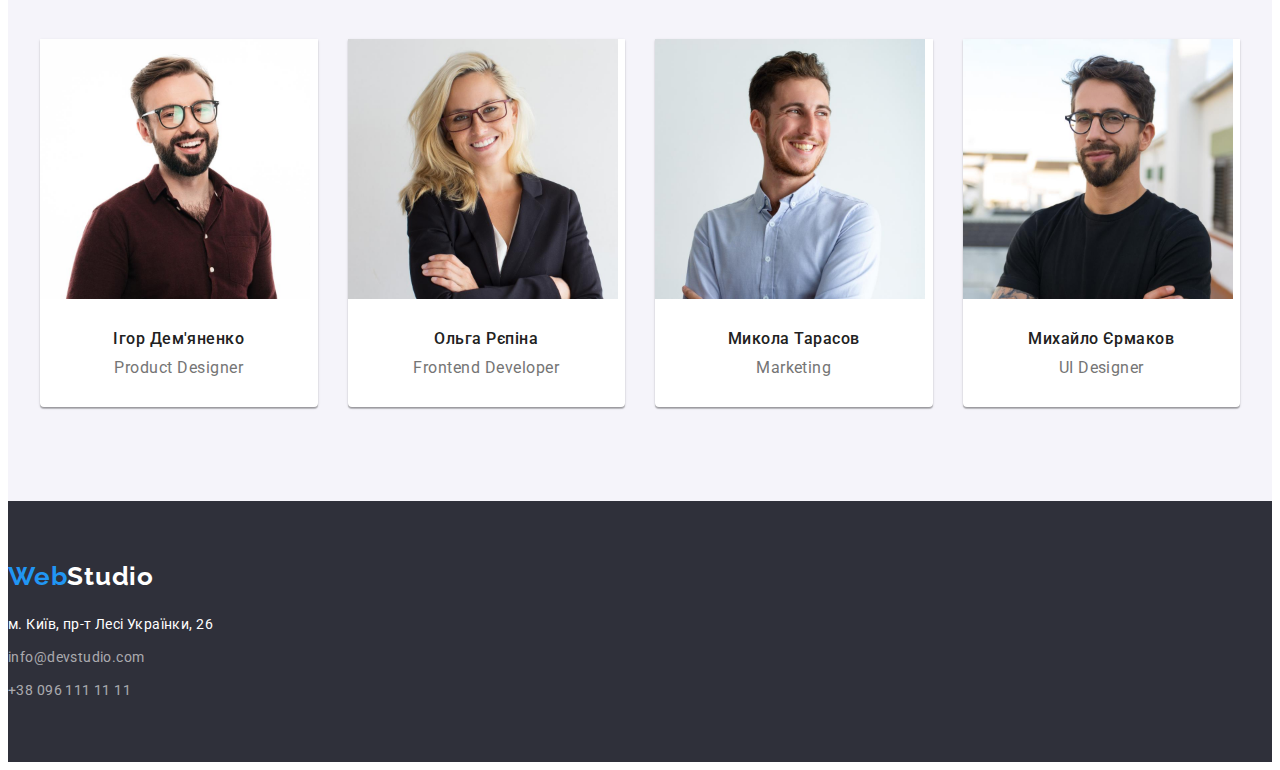
==== commit 94f93955: "fixed styles for header, sections, footer" ====
--- a/index.html
+++ b/index.html
@@ -26,17 +26,20 @@
       <a href="./index.html" class="logo">
         <span class="logo-blue">Web</span>Studio
       </a>
-      <ul class="site-nav list">
-        <li class="site-nav item">
-          <a class="link current" href="./index.html">Студія</a>
-        </li>
-        <li class="site-nav item">
-          <a class="link" href="./portfolio.html">Портфоліо</a>
-        </li>
-        <li class="site-nav item">
-          <a class="link" href="">Контакти</a>
-        </li>
-      </ul>
+
+      <nav>
+        <ul class="site-nav list">
+          <li class="site-nav item">
+            <a class="link current" href="./index.html">Студія</a>
+          </li>
+          <li class="site-nav item">
+            <a class="link" href="./portfolio.html">Портфоліо</a>
+          </li>
+          <li class="site-nav item">
+            <a class="link" href="">Контакти</a>
+          </li>
+        </ul>
+      </nav>
 
       <ul class="contacts-list">
         <li class="contacts item">
@@ -51,8 +54,8 @@
   <!-- Унікальний контент сторінки -->
   <main class="main">
     <!-- Герой -->
-    <section class="section hero">
-      <h1 class="hero-title">Ефективні рішення для <span class="span">вашого бізнесу</span></h1>
+    <section class="hero">
+      <h1 class="hero-title">Ефективні рішення для вашого бізнесу</h1>
       <button class="hero-btn" type="button">Замовити послугу</button>
     </section>
     <!-- Наші переваги -->
@@ -104,23 +107,31 @@
         <ul class="stuff-list">
           <li class="stuff-item">
             <img src="./images/Igor.jpg" alt="Ігор Дем'яненко" width="270">
-            <h3 class="title">Ігор Дем'яненко</h3>
-            <p class="text" lang="en">Product Designer</p>
+            <div class="stuff-info">
+              <h3 class="title">Ігор Дем'яненко</h3>
+              <p class="text" lang="en">Product Designer</p>
+            </div>
           </li>
           <li class="stuff-item">
             <img src="./images/Olga.jpg" alt="Ольга Рєпіна" width="270">
-            <h3 class="title">Ольга Рєпіна</h3>
-            <p class="text" lang="en">Frontend Developer</p>
+            <div class="stuff-info">
+              <h3 class="title">Ольга Рєпіна</h3>
+              <p class="text" lang="en">Frontend Developer</p>
+            </div>
           </li>
           <li class="stuff-item">
             <img src="./images/Mykola.jpg" alt="Микола Тарасов" width="270">
-            <h3 class="title">Микола Тарасов</h3>
-            <p class="text" lang="en">Marketing</p>
+            <div class="stuff-info">
+              <h3 class="title">Микола Тарасов</h3>
+              <p class="text" lang="en">Marketing</p>
+            </div>
           </li>
           <li class="stuff-item">
             <img src="./images/Myhailo.jpg" alt="Михайло Єрмаков" width="270">
-            <h3 class="title">Михайло Єрмаков</h3>
-            <p class="text" lang="en">UI Designer</p>
+            <div class="stuff-info">
+              <h3 class="title">Михайло Єрмаков</h3>
+              <p class="text" lang="en">UI Designer</p>
+            </div>
           </li>
         </ul>
       </div>
@@ -128,25 +139,21 @@
   </main>
   <!-- Підвал сайта -->
   <footer class="footer">
-    <div class="container footer">
-      <a href="./index.html" class="logo">
-        <span class="logo-blue">Web</span>Studio
-      </a>
-      <address class="address">
-        <p class="footer-text">м. Київ, пр-т Лесі Українки, 26</p>
-        <ul class="footer list">
-          <li class="footer item">
-            <a class="link" href="mailto:info@devstudio.com">info@devstudio.com</a>
-          </li>
-          <li class="footer item">
-            <a class="link" href="tel:+380961111111">+38 096 111 11 11</a>
-          </li>
-        </ul>
-      </address>
-    </div>
+    <a href="./index.html" class="footer-logo">
+      <span class="logo-blue">Web</span>Studio
+    </a>
+    <address class="address">
+      <p class="footer-text">м. Київ, пр-т Лесі Українки, 26</p>
+      <ul class="footer-list">
+        <li class="footer-item">
+          <a class="link" href="mailto:info@devstudio.com">info@devstudio.com</a>
+        </li>
+        <li class="footer-item">
+          <a class="link" href="tel:+380961111111">+38 096 111 11 11</a>
+        </li>
+      </ul>
+    </address>
   </footer>
-
-
 
 </body>
 
--- a/css/styles.css
+++ b/css/styles.css
@@ -62,6 +62,7 @@
   display: block;
   padding-top: 24px;
   padding-bottom: 24px;
+  margin-right: 93px;
 
   font-family: 'Raleway';
   text-decoration: none;
@@ -80,7 +81,7 @@
 .link {
   font-weight: 500;
   font-size: 14px;
-  line-height: 0.07;
+  line-height: 1.14;
   letter-spacing: 0.02em;
   text-decoration: none;
   color: var(--title-text-color);
@@ -93,7 +94,6 @@
 
 .site-nav.list {
   display: flex;
-  margin-left: 93px;
 }
 
 .site-nav.item+.site-nav.item {
@@ -171,13 +171,18 @@
 
 /* секція Герой */
 
-.section.hero {
+.hero {
+  padding-top: 200px;
+  padding-bottom: 200px;
+  text-align: center;
+
   background-color: var(--secondary-bg-color);
-
-  text-align: center;
 }
 
 .hero-title {
+  width: 696px;
+  margin-right: auto;
+  margin-left: auto;
   margin-bottom: 30px;
 
   font-weight: 900;
@@ -188,10 +193,6 @@
   color: var(--secondary-text-color);
 }
 
-.hero-title .span {
-  display: block;
-}
-
 .hero-btn {
   padding: 10px 32px;
   border-style: none;
@@ -280,8 +281,12 @@
   margin-left: 30px;
 }
 
+.stuff-info {
+  margin-top: 30px;
+  margin-bottom: 30px;
+}
+
 .stuff-item .title {
-  margin-top: 30px;
   margin-bottom: 10px;
 
   font-weight: 500;
@@ -292,8 +297,6 @@
 }
 
 .stuff-item .text {
-  margin-bottom: 30px;
-
   font-size: 16px;
   line-height: 1.19;
   letter-spacing: 0.03em;
@@ -301,13 +304,10 @@
 
 /*============================= Контент сторінки портфоліо =================================*/
 
-.filter {
+.filter-list {
+  display: flex;
+  justify-content: center;
   margin-bottom: 50px;
-}
-
-.filter-list {
-  display: flex;
-  justify-content: center;
 }
 
 .filter-item+.filter-item {
@@ -343,7 +343,6 @@
 .gallery-list {
   display: flex;
   flex-wrap: wrap;
-
 }
 
 .gallery-item {
@@ -366,60 +365,57 @@
   color: var(--primary-text-color);
 }
 
+.gallery-info {
+  padding: 20px 24px;
+  border-left: 1px solid #EEEEEE;
+  border-right: 1px solid #EEEEEE;
+  border-bottom: 1px solid #EEEEEE;
+}
+
 .gallery-link .title {
-  padding: 20px 24px 4px 24px;
+  margin-bottom: 4px;
 
   font-weight: var(--text-font-bold);
   font-size: 18px;
   line-height: 2;
   letter-spacing: 0.06em;
   color: var(--title-text-color);
-  border-left: 1px solid #EEEEEE;
-  border-right: 1px solid #EEEEEE;
 }
 
 .gallery-link .text {
-  padding: 0 24px 20px 24px;
-
   font-size: 16px;
   line-height: 1.87;
   letter-spacing: 0.03em;
-  border-left: 1px solid #EEEEEE;
-  border-right: 1px solid #EEEEEE;
-  border-bottom: 1px solid #EEEEEE;
 }
 
 /*====================================== Футер сторінки ============================*/
 
 .footer {
+  padding-top: 60px;
+  padding-bottom: 60px;
+
   background-color: var(--secondary-bg-color);
 }
 
-.container.footer {
-  display: flex;
-  flex-direction: column;
-}
-
-.footer .logo {
-  padding-top: 0;
-  padding-bottom: 0;
-  margin-top: 60px;
+.footer-logo {
+  display: block;
   margin-bottom: 20px;
-  margin-right: auto;
-
-  color: var(--secondary-text-color);
-}
-
-.address {
-  margin-right: auto;
-  margin-bottom: 60px;
+
+  font-family: 'Raleway';
+  text-decoration: none;
+  font-weight: var(--text-font-bold);
+  font-size: 26px;
+  line-height: 1.2;
+  color: var(--secondary-text-color);
+  letter-spacing: 0.03em;
+  list-style: none;
 }
 
 .footer-text {
   margin-bottom: 9px;
 }
 
-.footer.item+.footer.item {
+.footer-item+.footer-item {
   margin-top: 9px;
 }
 
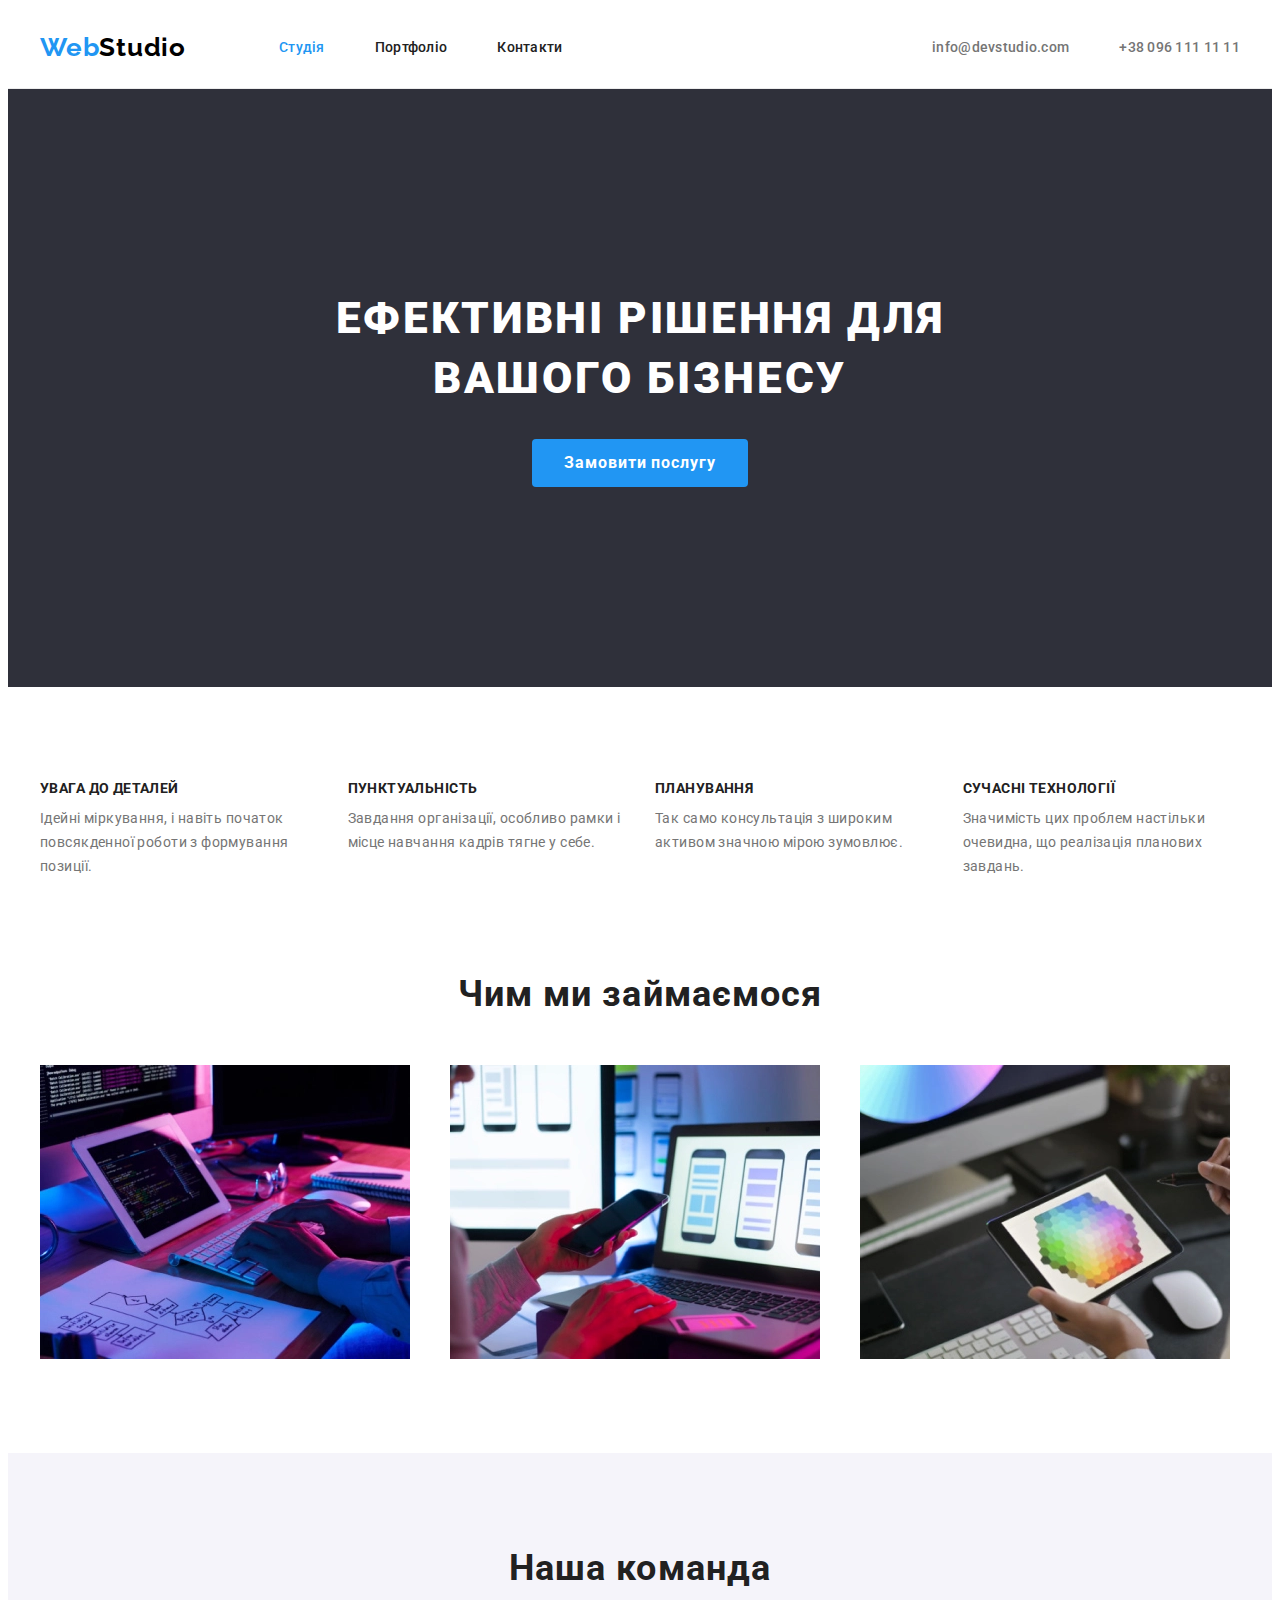
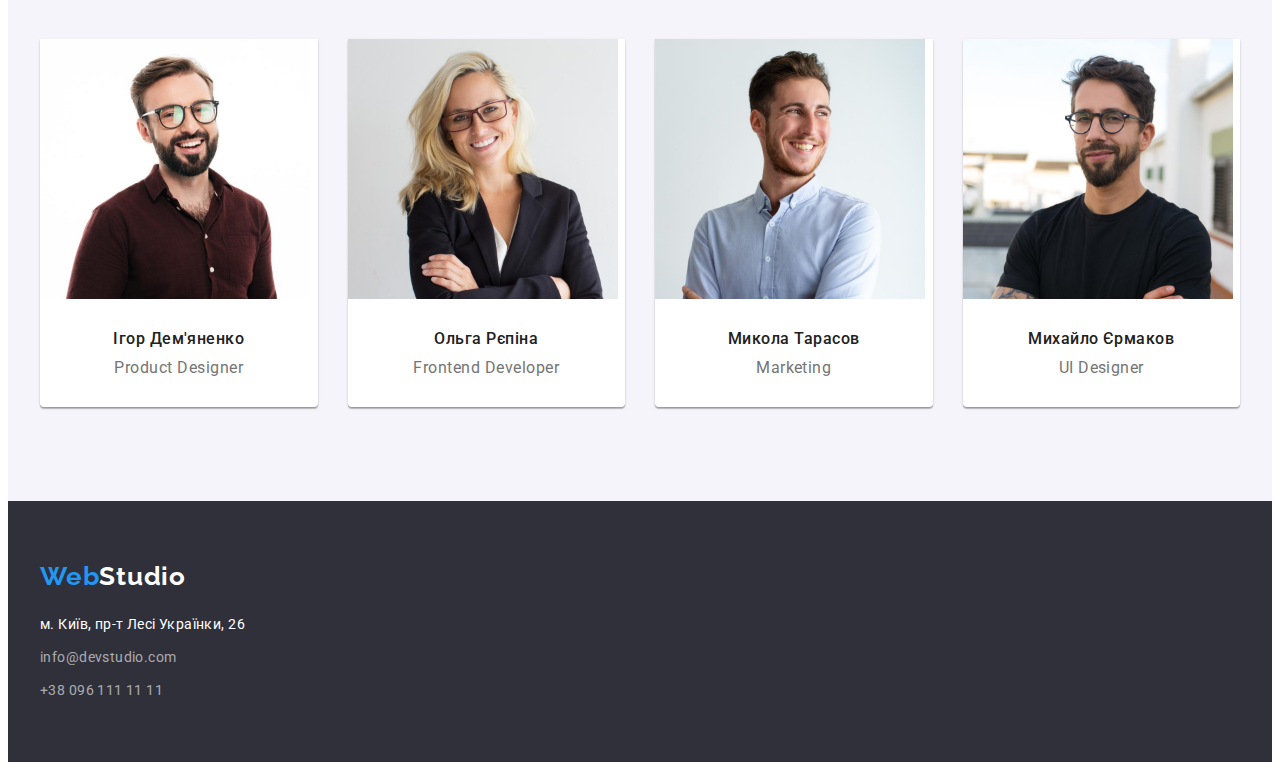
==== commit 51067d79: "style section stuff" ====
--- a/index.html
+++ b/index.html
@@ -139,20 +139,22 @@
   </main>
   <!-- Підвал сайта -->
   <footer class="footer">
-    <a href="./index.html" class="footer-logo">
-      <span class="logo-blue">Web</span>Studio
-    </a>
-    <address class="address">
-      <p class="footer-text">м. Київ, пр-т Лесі Українки, 26</p>
-      <ul class="footer-list">
-        <li class="footer-item">
-          <a class="link" href="mailto:info@devstudio.com">info@devstudio.com</a>
-        </li>
-        <li class="footer-item">
-          <a class="link" href="tel:+380961111111">+38 096 111 11 11</a>
-        </li>
-      </ul>
-    </address>
+    <div class="container">
+      <a href="./index.html" class="footer-logo">
+        <span class="logo-blue">Web</span>Studio
+      </a>
+      <address class="address">
+        <p class="footer-text">м. Київ, пр-т Лесі Українки, 26</p>
+        <ul class="footer-list">
+          <li class="footer-item">
+            <a class="link" href="mailto:info@devstudio.com">info@devstudio.com</a>
+          </li>
+          <li class="footer-item">
+            <a class="link" href="tel:+380961111111">+38 096 111 11 11</a>
+          </li>
+        </ul>
+      </address>
+    </div>
   </footer>
 
 </body>
--- a/css/styles.css
+++ b/css/styles.css
@@ -282,8 +282,8 @@
 }
 
 .stuff-info {
-  margin-top: 30px;
-  margin-bottom: 30px;
+  padding-top: 30px;
+  padding-bottom: 30px;
 }
 
 .stuff-item .title {
